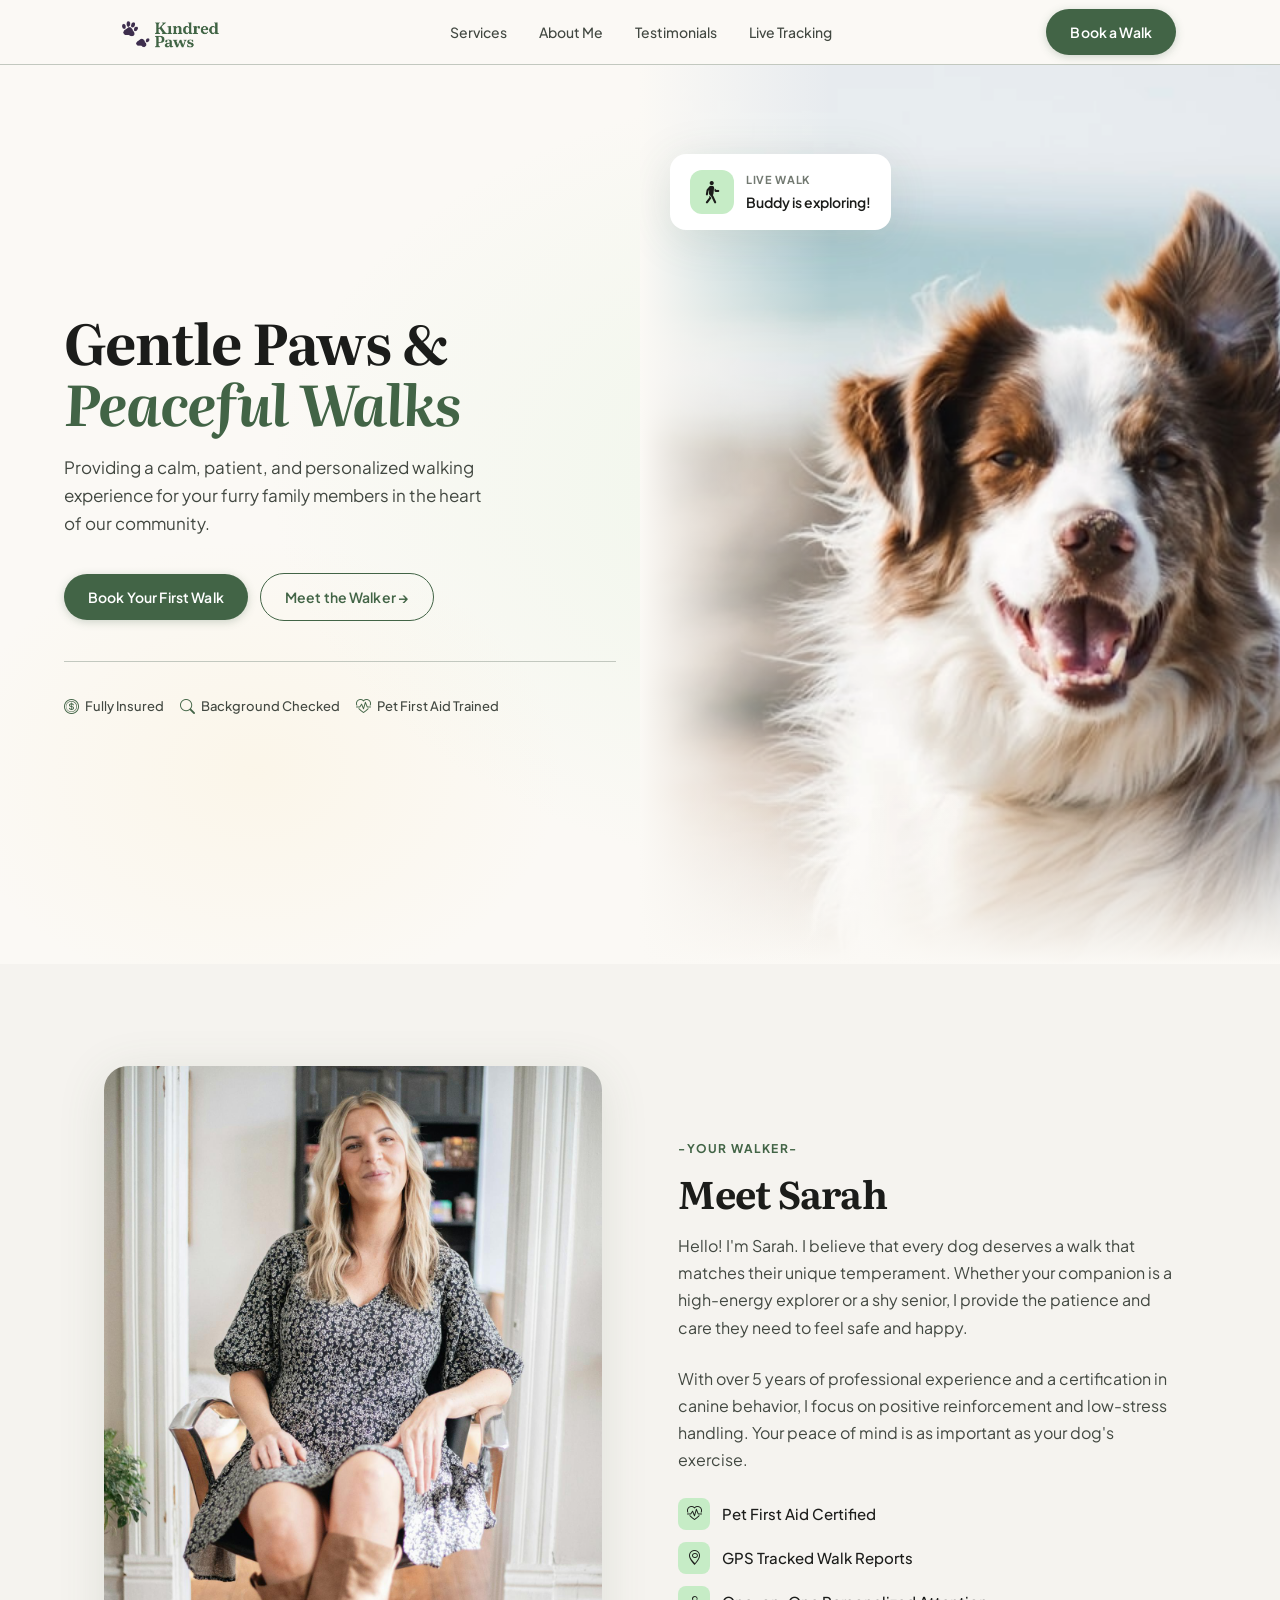
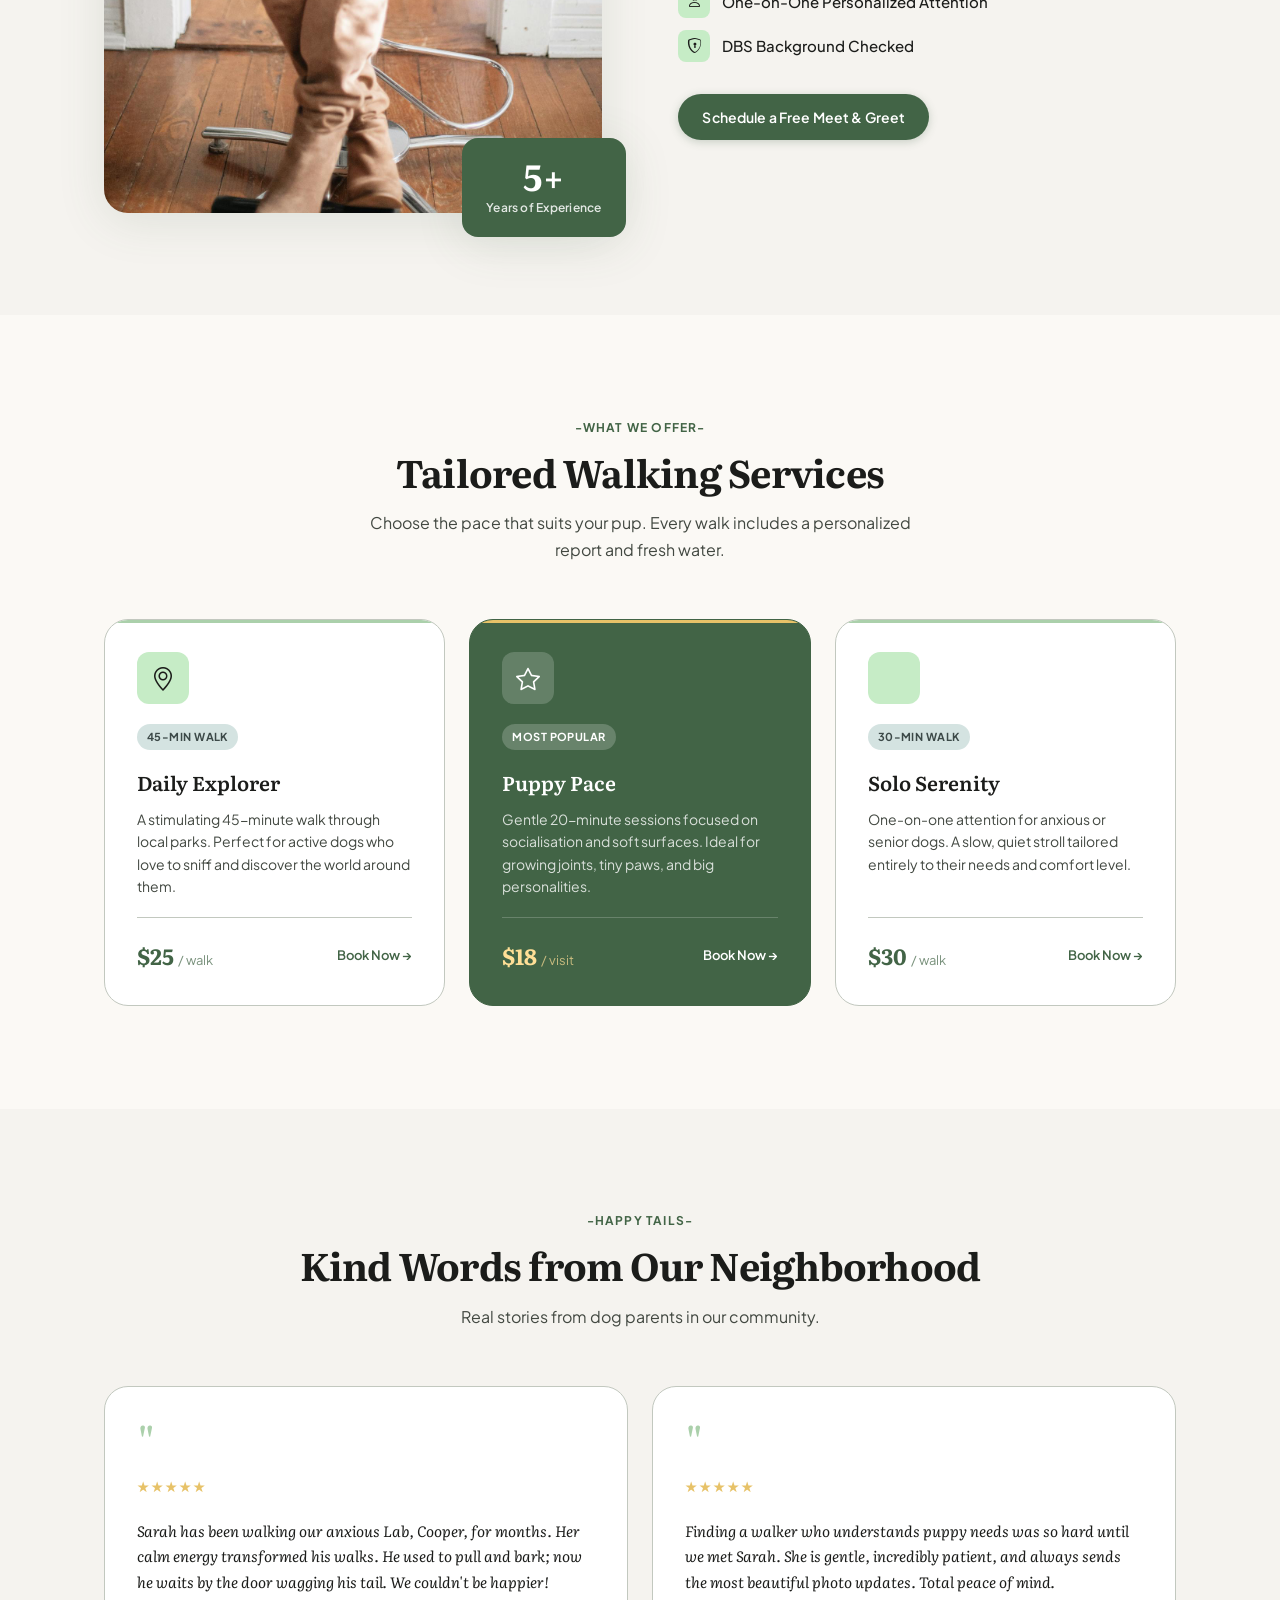
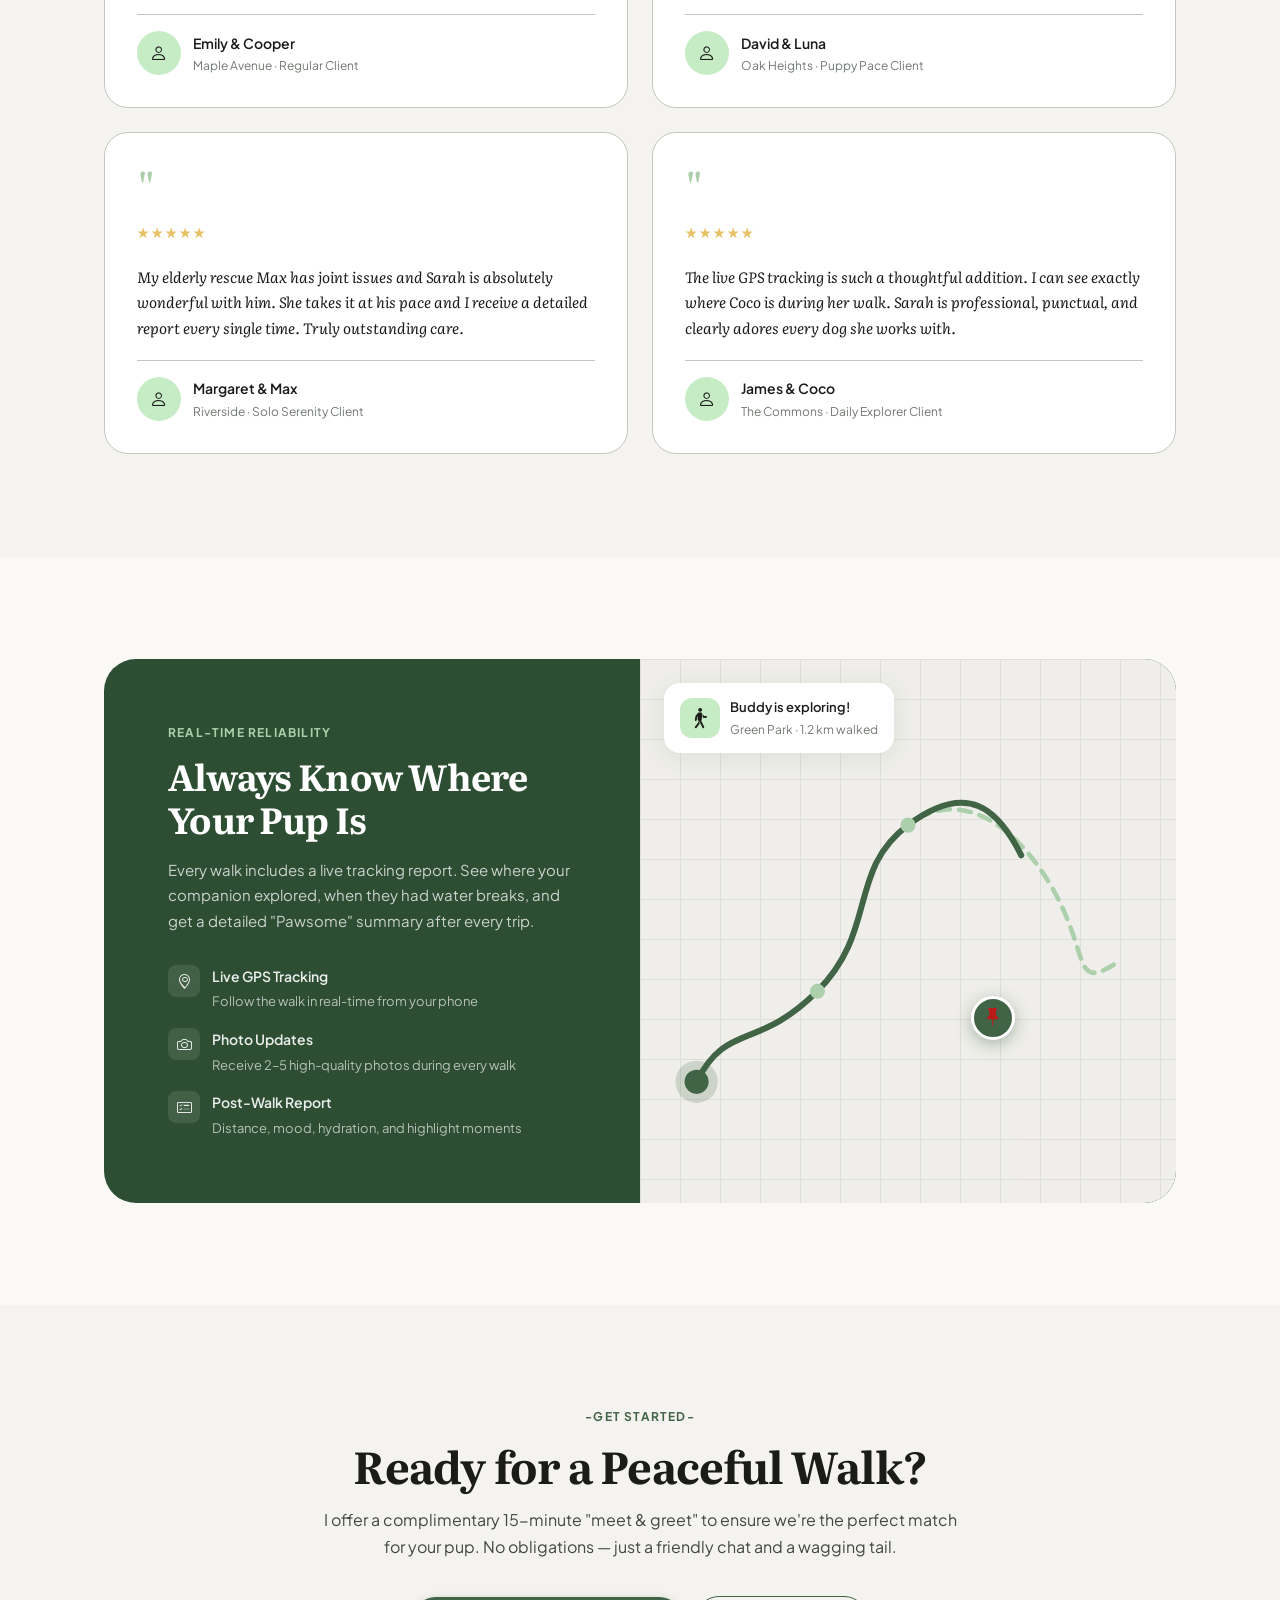
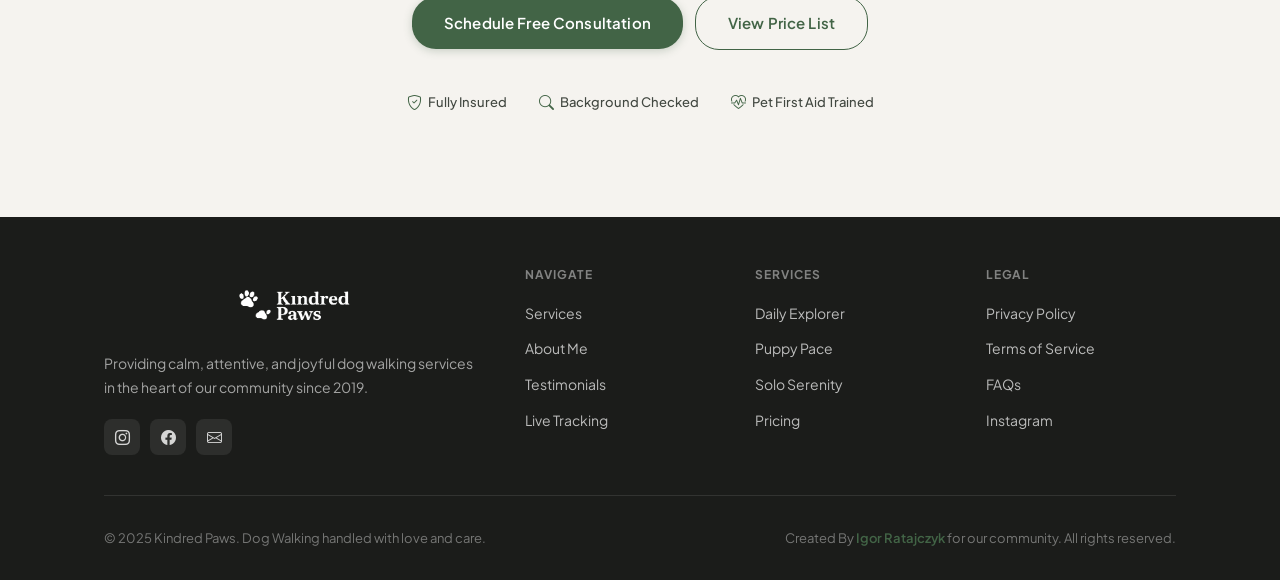
==== app/index.html @ cfdaf47a "app restructure" ====
<!doctype html>
<html lang="en">
	<head>
		<meta charset="UTF-8" />
		<meta name="viewport" content="width=device-width, initial-scale=1.0" />
		<title>Kindred Paws – Gentle Dog Walking</title>
		<link rel="preconnect" href="https://fonts.googleapis.com" />
		<link rel="preconnect" href="https://fonts.gstatic.com" crossorigin />
		<link rel="shortcut icon" href="logo.png" type="image/x-icon" />
		<link
			href="https://fonts.googleapis.com/css2?family=Literata:ital,opsz,wght@0,7..72,400;0,7..72,600;0,7..72,700;1,7..72,400&family=Plus+Jakarta+Sans:wght@400;500;600;700&display=swap"
			rel="stylesheet"
		/>
		<!-- Link to icons framework bootstrap-icons -->
		<link
			rel="stylesheet"
			href="https://cdn.jsdelivr.net/npm/bootstrap-icons@1.13.1/font/bootstrap-icons.min.css"
		/>
		<link rel="stylesheet" href="styles.css" />
	</head>
	<body>
		<!-- ─── NAV ─── -->
		<nav class="nav" id="nav">
			<div class="nav-inner">
				<a class="nav-logo" href="#">
					<img
						src="/images/logo.png"
						alt="Kindred Paws logo, a paw print with a heart in the center"
					/>
				</a>
				<ul class="nav-links">
					<li><a href="#services">Services</a></li>
					<li><a href="#walker">About Me</a></li>
					<li><a href="#testimonials">Testimonials</a></li>
					<li><a href="#tracking">Live Tracking</a></li>
				</ul>
				<a href="#cta" class="btn-primary nav-cta">Book a Walk</a>
				<button class="nav-mobile-toggle" aria-label="Menu">☰</button>
			</div>
		</nav>

		<!-- ─── HERO ─── -->
		<section class="hero" id="hero">
			<div class="hero-bg-blob"></div>

			<div class="hero-content">
				<h1 class="hero-headline anim-fade-up anim-delay-1">
					Gentle Paws &<br />
					<em>Peaceful Walks</em>
				</h1>
				<p class="hero-subtext anim-fade-up anim-delay-2">
					Providing a calm, patient, and personalized walking experience for your
					furry family members in the heart of our community.
				</p>
				<div class="hero-ctas anim-fade-up anim-delay-3">
					<a href="#cta" class="btn-primary">Book Your First Walk</a>
					<a href="#walker" class="btn-outline">Meet the Walker →</a>
				</div>
				<div class="hero-trust anim-fade-up anim-delay-4">
					<div class="hero-trust-item">
						<span class="hero-trust-icon">
							<i class="bi bi-coin"></i>
						</span>
						Fully Insured
					</div>
					<div class="hero-trust-item">
						<span class="hero-trust-icon">
							<i class="bi bi-search"></i>
						</span>
						Background Checked
					</div>
					<div class="hero-trust-item">
						<span class="hero-trust-icon">
							<i class="bi bi-heart-pulse"></i>
						</span>
						Pet First Aid Trained
					</div>
				</div>
			</div>

			<div class="hero-image-wrap">
				<img
					src="/images/hero.png"
					alt="Happy golden retriever walking on a sunny path"
				/>
				<div class="hero-image-overlay"></div>
				<div class="hero-float-card">
					<div class="float-card-icon">
						<i class="bi bi-person-walking"></i>
					</div>
					<div class="float-card-text">
						<div class="label">Live Walk</div>
						<div class="value">Buddy is exploring!</div>
					</div>
				</div>
			</div>
		</section>

		<!-- ─── MEET THE WALKER ─── -->
		<section class="walker-section" id="walker">
			<div class="container">
				<div class="walker-grid">
					<div class="walker-img-wrap">
						<div class="walker-img-frame">
							<img src="/images/sara.jpg" alt="Sarah, professional dog walker" />
						</div>
						<div class="walker-stat-card">
							<div class="stat-num">5+</div>
							<div class="stat-label">Years of Experience</div>
						</div>
					</div>

					<div>
						<div class="section-label">-Your Walker-</div>
						<h2 class="section-title">Meet Sarah</h2>
						<p class="walker-intro">
							Hello! I'm Sarah. I believe that every dog deserves a walk that matches
							their unique temperament. Whether your companion is a high-energy
							explorer or a shy senior, I provide the patience and care they need to
							feel safe and happy.
						</p>
						<p class="walker-intro">
							With over 5 years of professional experience and a certification in
							canine behavior, I focus on positive reinforcement and low-stress
							handling. Your peace of mind is as important as your dog's exercise.
						</p>
						<ul class="cred-list">
							<li>
								<div class="cred-icon"><i class="bi bi-heart-pulse"></i></div>
								Pet First Aid Certified
							</li>
							<li>
								<div class="cred-icon"><i class="bi bi-geo-alt"></i></div>
								GPS Tracked Walk Reports
							</li>
							<li>
								<div class="cred-icon"><i class="bi bi-person"></i></div>
								One-on-One Personalized Attention
							</li>
							<li>
								<div class="cred-icon"><i class="bi bi-shield-lock"></i></div>
								DBS Background Checked
							</li>
						</ul>
						<a href="#cta" class="btn-primary">Schedule a Free Meet &amp; Greet</a>
					</div>
				</div>
			</div>
		</section>

		<!-- ─── SERVICES ─── -->
		<section class="services-section" id="services">
			<div class="container">
				<div class="section-header center">
					<div class="section-label">-What We Offer-</div>
					<h2 class="section-title">Tailored Walking Services</h2>
					<p class="section-subtitle">
						Choose the pace that suits your pup. Every walk includes a personalized
						report and fresh water.
					</p>
				</div>

				<div class="services-grid">
					<!-- Card 1 -->
					<div class="service-card">
						<div class="service-icon"><i class="bi bi-geo-alt"></i></div>
						<span class="service-tag">45-min walk</span>
						<div class="service-name">Daily Explorer</div>
						<p class="service-desc">
							A stimulating 45-minute walk through local parks. Perfect for active dogs
							who love to sniff and discover the world around them.
						</p>
						<div class="service-footer">
							<div class="service-price">$25 <span>/ walk</span></div>
							<a href="#cta" class="btn-book">Book Now →</a>
						</div>
					</div>

					<!-- Card 2 — Featured -->
					<div class="service-card featured">
						<div class="service-icon"><i class="bi bi-star"></i></div>
						<span class="service-tag">Most Popular</span>
						<div class="service-name">Puppy Pace</div>
						<p class="service-desc">
							Gentle 20-minute sessions focused on socialisation and soft surfaces.
							Ideal for growing joints, tiny paws, and big personalities.
						</p>
						<div class="service-footer">
							<div class="service-price">$18 <span>/ visit</span></div>
							<a href="#cta" class="btn-book">Book Now →</a>
						</div>
					</div>

					<!-- Card 3 -->
					<div class="service-card">
						<div class="service-icon"><i class="bi bi-leaf"></i></div>
						<span class="service-tag">30-min walk</span>
						<div class="service-name">Solo Serenity</div>
						<p class="service-desc">
							One-on-one attention for anxious or senior dogs. A slow, quiet stroll
							tailored entirely to their needs and comfort level.
						</p>
						<div class="service-footer">
							<div class="service-price">$30 <span>/ walk</span></div>
							<a href="#cta" class="btn-book">Book Now →</a>
						</div>
					</div>
				</div>
			</div>
		</section>

		<!-- ─── TESTIMONIALS ─── -->
		<section class="testimonials-section" id="testimonials">
			<div class="container">
				<div class="section-header center">
					<div class="section-label">-Happy Tails-</div>
					<h2 class="section-title">Kind Words from Our Neighborhood</h2>
					<p class="section-subtitle">
						Real stories from dog parents in our community.
					</p>
				</div>

				<div class="testimonials-grid">
					<div class="testimonial-card">
						<div class="quote-mark">"</div>
						<div class="quote-stars">★★★★★</div>
						<p class="quote-text">
							Sarah has been walking our anxious Lab, Cooper, for months. Her calm
							energy transformed his walks. He used to pull and bark; now he waits by
							the door wagging his tail. We couldn't be happier!
						</p>
						<div class="reviewer">
							<div class="reviewer-avatar">
								<i class="bi bi-person"></i>
							</div>
							<div>
								<div class="reviewer-name">Emily &amp; Cooper</div>
								<div class="reviewer-sub">Maple Avenue · Regular Client</div>
							</div>
						</div>
					</div>

					<div class="testimonial-card">
						<div class="quote-mark">"</div>
						<div class="quote-stars">★★★★★</div>
						<p class="quote-text">
							Finding a walker who understands puppy needs was so hard until we met
							Sarah. She is gentle, incredibly patient, and always sends the most
							beautiful photo updates. Total peace of mind.
						</p>
						<div class="reviewer">
							<div class="reviewer-avatar"><i class="bi bi-person"></i></div>
							<div>
								<div class="reviewer-name">David &amp; Luna</div>
								<div class="reviewer-sub">Oak Heights · Puppy Pace Client</div>
							</div>
						</div>
					</div>

					<div class="testimonial-card">
						<div class="quote-mark">"</div>
						<div class="quote-stars">★★★★★</div>
						<p class="quote-text">
							My elderly rescue Max has joint issues and Sarah is absolutely wonderful
							with him. She takes it at his pace and I receive a detailed report every
							single time. Truly outstanding care.
						</p>
						<div class="reviewer">
							<div class="reviewer-avatar"><i class="bi bi-person"></i></div>
							<div>
								<div class="reviewer-name">Margaret &amp; Max</div>
								<div class="reviewer-sub">Riverside · Solo Serenity Client</div>
							</div>
						</div>
					</div>

					<div class="testimonial-card">
						<div class="quote-mark">"</div>
						<div class="quote-stars">★★★★★</div>
						<p class="quote-text">
							The live GPS tracking is such a thoughtful addition. I can see exactly
							where Coco is during her walk. Sarah is professional, punctual, and
							clearly adores every dog she works with.
						</p>
						<div class="reviewer">
							<div class="reviewer-avatar"><i class="bi bi-person"></i></div>
							<div>
								<div class="reviewer-name">James &amp; Coco</div>
								<div class="reviewer-sub">The Commons · Daily Explorer Client</div>
							</div>
						</div>
					</div>
				</div>
			</div>
		</section>

		<!-- ─── TRACKING ─── -->
		<section class="tracking-section" id="tracking">
			<div class="container">
				<div class="tracking-inner">
					<div class="tracking-content">
						<div class="tracking-label">Real-Time Reliability</div>
						<h2 class="tracking-title">Always Know Where Your Pup Is</h2>
						<p class="tracking-desc">
							Every walk includes a live tracking report. See where your companion
							explored, when they had water breaks, and get a detailed "Pawsome"
							summary after every trip.
						</p>
						<ul class="tracking-features">
							<li>
								<div class="track-feat-icon"><i class="bi bi-geo-alt"></i></div>
								<div class="track-feat-text">
									<strong>Live GPS Tracking</strong>
									<span>Follow the walk in real-time from your phone</span>
								</div>
							</li>
							<li>
								<div class="track-feat-icon"><i class="bi bi-camera"></i></div>
								<div class="track-feat-text">
									<strong>Photo Updates</strong>
									<span>Receive 2–5 high-quality photos during every walk</span>
								</div>
							</li>
							<li>
								<div class="track-feat-icon"><i class="bi bi-card-checklist"></i></div>
								<div class="track-feat-text">
									<strong>Post-Walk Report</strong>
									<span>Distance, mood, hydration, and highlight moments</span>
								</div>
							</li>
						</ul>
					</div>

					<div class="tracking-visual">
						<div class="map-mock">
							<div class="map-bg"></div>
							<div class="map-path">
								<svg
									viewBox="0 0 400 360"
									fill="none"
									xmlns="http://www.w3.org/2000/svg"
									preserveAspectRatio="xMidYMid slice"
								>
									<!-- Soft dashed path -->
									<path
										d="M60 280 C80 240 100 260 140 220 C180 180 160 140 200 110 C240 80 280 120 300 160 C320 200 310 220 340 200"
										stroke="#abd0ab"
										stroke-width="3"
										stroke-dasharray="8 6"
										stroke-linecap="round"
									/>
									<!-- Solid completed segment -->
									<path
										d="M60 280 C80 240 100 260 140 220 C180 180 160 140 200 110 C240 80 260 100 275 130"
										stroke="#426446"
										stroke-width="4"
										stroke-linecap="round"
									/>
									<!-- Start dot -->
									<circle cx="60" cy="280" r="8" fill="#426446" />
									<circle cx="60" cy="280" r="14" fill="#426446" fill-opacity="0.2" />
									<!-- Waypoints -->
									<circle cx="140" cy="220" r="5" fill="#abd0ab" />
									<circle cx="200" cy="110" r="5" fill="#abd0ab" />
								</svg>
							</div>
							<div class="map-notification">
								<div class="notif-icon"><i class="bi bi-person-walking"></i></div>
								<div>
									<div class="notif-title">Buddy is exploring!</div>
									<div class="notif-sub">Green Park · 1.2 km walked</div>
								</div>
							</div>
							<div class="map-pin">
								<div class="map-pin-inner"><i class="bi bi-pin-fill"></i></div>
							</div>
						</div>
					</div>
				</div>
			</div>
		</section>

		<!-- ─── CTA ─── -->
		<section class="cta-section" id="cta">
			<div class="container">
				<div class="cta-inner">
					<div class="section-label" style="text-align: center">-Get Started-</div>
					<h2 class="cta-title">Ready for a Peaceful Walk?</h2>
					<p class="cta-subtitle">
						I offer a complimentary 15-minute "meet &amp; greet" to ensure we're the
						perfect match for your pup. No obligations — just a friendly chat and a
						wagging tail.
					</p>
					<div class="cta-actions">
						<a
							href="mailto:hello@kindredpaws.com"
							class="btn-primary"
							style="font-size: 15px; padding: 14px 32px"
							>Schedule Free Consultation</a
						>
						<a
							href="#services"
							class="btn-outline"
							style="font-size: 15px; padding: 14px 32px"
							>View Price List</a
						>
					</div>
					<div class="trust-bar">
						<div class="trust-item">
							<span class="trust-item-icon"><i class="bi bi-shield-check"></i></span>
							Fully Insured
						</div>
						<div class="trust-item">
							<span class="trust-item-icon"><i class="bi bi-search"></i></span>
							Background Checked
						</div>
						<div class="trust-item">
							<span class="trust-item-icon"><i class="bi bi-heart-pulse"></i></span>
							Pet First Aid Trained
						</div>
					</div>
				</div>
			</div>
		</section>

		<!-- ─── FOOTER ─── -->
		<footer class="footer">
			<div class="container">
				<div class="footer-inner">
					<div>
						<div class="footer-brand-name">
							<img
								src="/images/logo.png"
								alt="Kindred Paws logo, a paw print with a heart in the center"
							/>
						</div>
						<p class="footer-brand-desc">
							Providing calm, attentive, and joyful dog walking services in the heart
							of our community since 2019.
						</p>
						<div class="footer-social">
							<div class="social-btn" title="Instagram">
								<i class="bi bi-instagram"></i>
							</div>
							<div class="social-btn" title="Facebook">
								<i class="bi bi-facebook"></i>
							</div>
							<div class="social-btn" title="Email">
								<i class="bi bi-envelope"></i>
							</div>
						</div>
					</div>

					<div>
						<div class="footer-col-title">Navigate</div>
						<ul class="footer-links">
							<li><a href="#services">Services</a></li>
							<li><a href="#walker">About Me</a></li>
							<li><a href="#testimonials">Testimonials</a></li>
							<li><a href="#tracking">Live Tracking</a></li>
						</ul>
					</div>

					<div>
						<div class="footer-col-title">Services</div>
						<ul class="footer-links">
							<li><a href="#services">Daily Explorer</a></li>
							<li><a href="#services">Puppy Pace</a></li>
							<li><a href="#services">Solo Serenity</a></li>
							<li><a href="#cta">Pricing</a></li>
						</ul>
					</div>

					<div>
						<div class="footer-col-title">Legal</div>
						<ul class="footer-links">
							<li><a href="#">Privacy Policy</a></li>
							<li><a href="#">Terms of Service</a></li>
							<li><a href="#">FAQs</a></li>
							<li><a href="#">Instagram</a></li>
						</ul>
					</div>
				</div>

				<div class="footer-bottom">
					<span class="footer-copy"
						>© 2025 Kindred Paws. Dog Walking handled with love and care.</span
					>
					<span class="footer-copy"
						>Created By
						<a
							href="https://my-profile-32.netlify.app"
							target="_blank"
							class="footer-copy"
							style="font-weight: 600; color: #426446"
						>
							Igor Ratajczyk</a
						>
						for our community. All rights reserved.
					</span>
				</div>
			</div>
		</footer>

		<script src="script.js"></script>
	</body>
</html>
---- app/styles.css ----
/* ─── DESIGN TOKENS ─── */
:root {
	--surface: #fbf9f5;
	--surface-dim: #dbdad6;
	--surface-low: #f5f3ef;
	--surface-container: #efeeea;
	--surface-high: #eae8e4;
	--surface-highest: #e4e2de;
	--on-surface: #1b1c1a;
	--on-surface-variant: #424841;
	--outline: #727971;
	--outline-variant: #c2c8bf;
	--primary: #426446;
	--primary-dark: #2d4e32;
	--primary-container: #5a7d5d;
	--on-primary: #ffffff;
	--primary-fixed: #c6ecc6;
	--primary-fixed-dim: #abd0ab;
	--secondary: #536160;
	--secondary-container: #d4e3e1;
	--on-secondary-container: #3c4948;
	--tertiary: #735802;
	--tertiary-container: #8e711f;
	--tertiary-fixed: #ffdf96;
	--tertiary-fixed-dim: #e7c268;
	--on-tertiary-fixed: #251a00;
	--error: #ba1a1a;
	--background: #fbf9f5;
	--shadow-primary: rgba(66, 100, 70, 0.1);
	--shadow-sm: 0 2px 12px var(--shadow-primary);
	--shadow-md: 0 4px 24px var(--shadow-primary);
	--shadow-lg: 0 8px 48px rgba(66, 100, 70, 0.13);

	--font-display: 'Literata', Georgia, serif;
	--font-body: 'Plus Jakarta Sans', system-ui, sans-serif;

	--radius-sm: 4px;
	--radius: 8px;
	--radius-md: 12px;
	--radius-lg: 16px;
	--radius-xl: 24px;
	--radius-full: 9999px;

	--max-width: 1120px;
	--gutter: 24px;
}

/* ─── RESET & BASE ─── */
*,
*::before,
*::after {
	box-sizing: border-box;
	margin: 0;
	padding: 0;
}
html {
	font-size: 16px;
	scroll-behavior: smooth;
}
body {
	font-family: var(--font-body);
	background: var(--background);
	color: var(--on-surface);
	line-height: 1.6;
	-webkit-font-smoothing: antialiased;
}
img {
	display: block;
	max-width: 100%;
}
a {
	color: inherit;
	text-decoration: none;
}

/* ─── UTILITY ─── */
.container {
	width: 100%;
	max-width: var(--max-width);
	margin-inline: auto;
	padding-inline: var(--gutter);
}
.chip {
	display: inline-flex;
	align-items: center;
	gap: 4px;
	padding: 4px 12px;
	border-radius: var(--radius-full);
	background: var(--secondary-container);
	color: var(--on-secondary-container);
	font-size: 12px;
	font-weight: 700;
	letter-spacing: 0.04em;
	text-transform: uppercase;
}
.badge-pill {
	display: inline-flex;
	align-items: center;
	gap: 6px;
	padding: 6px 14px;
	border-radius: var(--radius-full);
	background: var(--primary-fixed);
	color: var(--primary-dark);
	font-size: 13px;
	font-weight: 600;
	letter-spacing: 0.02em;
}

/* ─── ANIMATIONS ─── */
@keyframes fadeUp {
	from {
		opacity: 0;
		transform: translateY(24px);
	}
	to {
		opacity: 1;
		transform: translateY(0);
	}
}
@keyframes fadeIn {
	from {
		opacity: 0;
	}
	to {
		opacity: 1;
	}
}
@keyframes floatBadge {
	0%,
	100% {
		transform: translateY(0);
	}
	50% {
		transform: translateY(-6px);
	}
}
.anim-fade-up {
	animation: fadeUp 0.7s cubic-bezier(0.22, 1, 0.36, 1) both;
}
.anim-delay-1 {
	animation-delay: 0.1s;
}
.anim-delay-2 {
	animation-delay: 0.2s;
}
.anim-delay-3 {
	animation-delay: 0.35s;
}
.anim-delay-4 {
	animation-delay: 0.5s;
}

/* ─── NAV ─── */
.nav {
	position: fixed;
	top: 0;
	left: 0;
	right: 0;
	z-index: 100;
	background: rgba(251, 249, 245, 0.88);
	backdrop-filter: blur(16px);
	border-bottom: 1px solid var(--outline-variant);
	transition: box-shadow 0.3s;
}
.nav.scrolled {
	box-shadow: var(--shadow-sm);
}
.nav-inner {
	display: flex;
	align-items: center;
	justify-content: space-between;
	height: 64px;
	max-width: var(--max-width);
	margin-inline: auto;
	padding-inline: var(--gutter);
}
.nav-logo {
	font-family: var(--font-display);
	font-size: 20px;
	font-weight: 700;
	color: var(--primary);
	display: flex;
	align-items: center;
	gap: 8px;
}
.nav-logo img {
	width: 132px;
	height: auto;
}
.footer-brand-name img {
	width: 150px;
	height: auto;
	filter: invert(100%) sepia(100%) grayscale(100%) brightness(150%);
}
.nav-logo-paw {
	font-size: 22px;
}
.nav-links {
	display: flex;
	align-items: center;
	gap: 32px;
	list-style: none;
}
.nav-links a {
	font-size: 14px;
	font-weight: 500;
	color: var(--on-surface-variant);
	transition: color 0.2s;
}
.nav-links a:hover {
	color: var(--primary);
}
.btn-primary {
	display: inline-flex;
	align-items: center;
	justify-content: center;
	padding: 12px 24px;
	background: var(--primary);
	color: var(--on-primary);
	font-family: var(--font-body);
	font-size: 14px;
	font-weight: 600;
	border-radius: var(--radius-xl);
	border: none;
	cursor: pointer;
	transition:
		background 0.2s,
		transform 0.15s,
		box-shadow 0.2s;
	box-shadow: 0 2px 8px rgba(66, 100, 70, 0.25);
	letter-spacing: 0.01em;
}
.btn-primary:hover {
	background: var(--primary-dark);
	transform: translateY(-1px);
	box-shadow: 0 4px 16px rgba(66, 100, 70, 0.3);
}
.btn-outline {
	display: inline-flex;
	align-items: center;
	justify-content: center;
	gap: 6px;
	padding: 12px 24px;
	background: transparent;
	color: var(--primary);
	font-family: var(--font-body);
	font-size: 14px;
	font-weight: 600;
	border-radius: var(--radius-xl);
	border: 1.5px solid var(--primary);
	cursor: pointer;
	transition:
		background 0.2s,
		transform 0.15s;
	letter-spacing: 0.01em;
}
.btn-outline:hover {
	background: var(--primary-fixed);
	transform: translateY(-1px);
}
.nav-mobile-toggle {
	display: none;
}

/* ─── HERO ─── */
.hero {
	min-height: 100vh;
	padding-top: 64px;
	display: grid;
	grid-template-columns: 1fr 1fr;
	align-items: center;
	gap: 0;
	overflow: hidden;
	position: relative;
}
.hero-bg-blob {
	position: absolute;
	inset: 0;
	z-index: 0;
	background:
		radial-gradient(
			ellipse 70% 60% at 70% 50%,
			rgba(198, 236, 198, 0.25) 0%,
			transparent 70%
		),
		radial-gradient(
			ellipse 40% 40% at 20% 80%,
			rgba(255, 223, 150, 0.12) 0%,
			transparent 60%
		);
	pointer-events: none;
}
.hero-content {
	position: relative;
	z-index: 1;
	padding: clamp(48px, 8vw, 100px) var(--gutter) clamp(48px, 8vw, 100px)
		clamp(24px, 5vw, 80px);
}
.hero-eyebrow {
	margin-bottom: 20px;
}
.hero-headline {
	font-family: var(--font-display);
	font-size: clamp(36px, 5vw, 56px);
	font-weight: 700;
	line-height: 1.1;
	letter-spacing: -0.02em;
	color: var(--on-surface);
	margin-bottom: 20px;
}
.hero-headline em {
	font-style: italic;
	color: var(--primary);
}
.hero-subtext {
	font-size: 17px;
	color: var(--on-surface-variant);
	line-height: 1.65;
	max-width: 420px;
	margin-bottom: 36px;
}
.hero-ctas {
	display: flex;
	align-items: center;
	gap: 12px;
	flex-wrap: wrap;
}
.hero-trust {
	display: flex;
	align-items: center;
	gap: 16px;
	margin-top: 40px;
	padding-top: 32px;
	border-top: 1px solid var(--outline-variant);
}
.hero-trust-item {
	display: flex;
	align-items: center;
	gap: 6px;
	font-size: 13px;
	font-weight: 500;
	color: var(--on-surface-variant);
}
.hero-trust-icon {
	color: var(--primary);
	font-size: 15px;
}
.hero-image-wrap {
	position: relative;
	z-index: 1;
	height: 100vh;
	min-height: 600px;
	overflow: hidden;
}
.hero-image-wrap img {
	width: 100%;
	height: 100%;
	object-fit: cover;
	object-position: center top;
}
.hero-image-overlay {
	position: absolute;
	inset: 0;
	background:
		linear-gradient(to right, var(--surface) 0%, transparent 30%),
		linear-gradient(to top, var(--surface) 0%, transparent 20%);
}
.hero-float-card {
	position: absolute;
	top: 10%;
	left: 30px;
	background: white;
	border-radius: var(--radius-lg);
	padding: 16px 20px;
	box-shadow: var(--shadow-lg);
	display: flex;
	align-items: center;
	gap: 12px;
	animation: floatBadge 4s ease-in-out infinite;
	z-index: 20;
	min-width: 200px;
}
.bi-pin-fill {
	font-size: 18px;
	color: var(--error);
}
.bi-heart-fill {
	color: var(--error);
}
.float-card-icon {
	width: 44px;
	height: 44px;
	border-radius: var(--radius-md);
	background: var(--primary-fixed);
	display: flex;
	align-items: center;
	justify-content: center;
	font-size: 22px;
	flex-shrink: 0;
}
.float-card-text .label {
	font-size: 11px;
	font-weight: 700;
	color: var(--outline);
	text-transform: uppercase;
	letter-spacing: 0.06em;
}
.float-card-text .value {
	font-size: 14px;
	font-weight: 600;
	color: var(--on-surface);
	margin-top: 2px;
}

/* ─── SECTION SHARED ─── */
section {
	position: relative;
}
.section-label {
	font-size: 12px;
	font-weight: 700;
	letter-spacing: 0.1em;
	text-transform: uppercase;
	color: var(--primary);
	margin-bottom: 12px;
}
.section-title {
	font-family: var(--font-display);
	font-size: clamp(26px, 3.5vw, 38px);
	font-weight: 700;
	line-height: 1.2;
	letter-spacing: -0.02em;
	color: var(--on-surface);
	margin-bottom: 16px;
}
.section-subtitle {
	font-size: 16px;
	color: var(--on-surface-variant);
	line-height: 1.65;
	max-width: 560px;
}
.section-header {
	margin-bottom: 56px;
}
.section-header.center {
	text-align: center;
}
.section-header.center .section-subtitle {
	margin-inline: auto;
}

/* ─── DIVIDER WAVE ─── */
.wave-divider {
	overflow: hidden;
	line-height: 0;
	margin-bottom: -1px;
}
.wave-divider svg {
	display: block;
	width: 100%;
}

/* ─── MEET THE WALKER ─── */
.walker-section {
	padding: clamp(64px, 8vw, 112px) 0;
	background: var(--surface-low);
}
.walker-grid {
	display: grid;
	grid-template-columns: 1fr 1fr;
	gap: clamp(40px, 6vw, 80px);
	align-items: center;
}
.walker-img-wrap {
	position: relative;
}
.walker-img-frame {
	border-radius: var(--radius-xl);
	overflow: hidden;
	background: var(--surface-container);
	box-shadow: var(--shadow-lg);
}
.walker-img-frame img {
	width: 100%;
	height: 100%;
	object-fit: cover;
}
.walker-stat-card {
	position: absolute;
	bottom: -24px;
	right: -24px;
	background: var(--primary);
	color: white;
	border-radius: var(--radius-lg);
	padding: 20px 24px;
	box-shadow: var(--shadow-lg);
	text-align: center;
	min-width: 130px;
}
.walker-stat-card .stat-num {
	font-family: var(--font-display);
	font-size: 36px;
	font-weight: 700;
	line-height: 1;
}
.walker-stat-card .stat-label {
	font-size: 12px;
	font-weight: 600;
	opacity: 0.85;
	margin-top: 4px;
	letter-spacing: 0.02em;
}
.walker-intro {
	font-size: 16px;
	color: var(--on-surface-variant);
	line-height: 1.7;
	margin-bottom: 24px;
}
.cred-list {
	list-style: none;
	display: flex;
	flex-direction: column;
	gap: 12px;
	margin-bottom: 32px;
}
.cred-list li {
	display: flex;
	align-items: center;
	gap: 12px;
	font-size: 15px;
	font-weight: 500;
	color: var(--on-surface);
}
.cred-icon {
	width: 32px;
	height: 32px;
	border-radius: var(--radius);
	background: var(--primary-fixed);
	display: flex;
	align-items: center;
	justify-content: center;
	font-size: 15px;
	flex-shrink: 0;
}

/* ─── SERVICES ─── */
.services-section {
	padding: clamp(64px, 8vw, 112px) 0;
	background: var(--surface);
}
.services-grid {
	display: grid;
	grid-template-columns: repeat(3, 1fr);
	gap: 24px;
}
.service-card {
	background: white;
	border: 1px solid var(--outline-variant);
	border-radius: var(--radius-xl);
	padding: 32px;
	display: flex;
	flex-direction: column;
	transition:
		transform 0.25s,
		box-shadow 0.25s,
		border-color 0.25s;
	cursor: pointer;
	position: relative;
	overflow: hidden;
}
.service-card::before {
	content: '';
	position: absolute;
	top: 0;
	left: 0;
	right: 0;
	height: 3px;
	background: var(--primary-fixed-dim);
	transition: background 0.25s;
}
.service-card:hover {
	transform: translateY(-4px);
	box-shadow: var(--shadow-lg);
	border-color: var(--primary-fixed-dim);
}
.service-card:hover::before {
	background: var(--primary);
}
.service-card.featured {
	background: var(--primary);
	color: white;
	border-color: var(--primary);
}
.service-card.featured::before {
	background: var(--tertiary-fixed-dim);
}
.service-icon {
	width: 52px;
	height: 52px;
	border-radius: var(--radius-md);
	background: var(--primary-fixed);
	display: flex;
	align-items: center;
	justify-content: center;
	font-size: 24px;
	margin-bottom: 20px;
	flex-shrink: 0;
}
.service-card.featured .service-icon {
	background: rgba(255, 255, 255, 0.18);
}
.service-name {
	font-family: var(--font-display);
	font-size: 20px;
	font-weight: 600;
	margin-bottom: 10px;
	color: var(--on-surface);
}
.service-card.featured .service-name {
	color: white;
}
.service-desc {
	font-size: 14px;
	color: var(--on-surface-variant);
	line-height: 1.6;
	flex: 1;
	margin-bottom: 20px;
}
.service-card.featured .service-desc {
	color: rgba(255, 255, 255, 0.8);
}
.service-footer {
	display: flex;
	align-items: center;
	justify-content: space-between;
	padding-top: 20px;
	border-top: 1px solid var(--outline-variant);
}
.service-card.featured .service-footer {
	border-top-color: rgba(255, 255, 255, 0.2);
}
.service-price {
	font-family: var(--font-display);
	font-size: 22px;
	font-weight: 700;
	color: var(--primary);
}
.service-card.featured .service-price {
	color: var(--tertiary-fixed);
}
.service-price span {
	font-size: 13px;
	font-weight: 400;
	opacity: 0.7;
	font-family: var(--font-body);
}
.btn-book {
	font-size: 13px;
	font-weight: 600;
	color: var(--primary);
	display: flex;
	align-items: center;
	gap: 4px;
	transition: gap 0.2s;
}
.service-card:hover .btn-book {
	gap: 8px;
}
.service-card.featured .btn-book {
	color: white;
}
.service-tag {
	display: inline-flex;
	align-items: center;
	padding: 4px 10px;
	border-radius: var(--radius-full);
	background: var(--secondary-container);
	color: var(--on-secondary-container);
	font-size: 11px;
	font-weight: 700;
	letter-spacing: 0.04em;
	text-transform: uppercase;
	margin-bottom: 16px;
	width: fit-content;
}
.service-card.featured .service-tag {
	background: rgba(255, 255, 255, 0.2);
	color: white;
}

/* ─── TESTIMONIALS ─── */
.testimonials-section {
	padding: clamp(64px, 8vw, 112px) 0;
	background: var(--surface-low);
	overflow: hidden;
}
.testimonials-grid {
	display: grid;
	grid-template-columns: repeat(2, 1fr);
	gap: 24px;
}
.testimonial-card {
	background: white;
	border: 1px solid var(--outline-variant);
	border-radius: var(--radius-xl);
	padding: 32px;
	display: flex;
	flex-direction: column;
	gap: 20px;
	transition:
		transform 0.25s,
		box-shadow 0.25s;
}
.testimonial-card:hover {
	transform: translateY(-3px);
	box-shadow: var(--shadow-md);
}
.testimonial-card:nth-child(odd) {
	transform: translateY(12px);
}
.testimonial-card:nth-child(odd):hover {
	transform: translateY(8px);
}
.quote-mark {
	font-family: var(--font-display);
	font-size: 48px;
	line-height: 1;
	color: var(--primary-fixed-dim);
	margin-bottom: -12px;
}
.quote-text {
	font-size: 15px;
	color: var(--on-surface);
	line-height: 1.7;
	font-style: italic;
	font-family: var(--font-display);
}
.quote-stars {
	color: var(--tertiary-fixed-dim);
	font-size: 14px;
	letter-spacing: 2px;
}
.reviewer {
	display: flex;
	align-items: center;
	gap: 12px;
	padding-top: 16px;
	border-top: 1px solid var(--outline-variant);
}
.reviewer-avatar {
	width: 44px;
	height: 44px;
	border-radius: var(--radius-full);
	background: var(--primary-fixed);
	display: flex;
	align-items: center;
	justify-content: center;
	font-size: 18px;
	flex-shrink: 0;
}
.reviewer-name {
	font-size: 14px;
	font-weight: 600;
	color: var(--on-surface);
}
.reviewer-sub {
	font-size: 12px;
	color: var(--outline);
	margin-top: 2px;
}

/* ─── TRACKING SECTION ─── */
.tracking-section {
	padding: clamp(64px, 8vw, 112px) 0;
	background: var(--surface);
}
.tracking-inner {
	background: var(--primary-dark);
	border-radius: clamp(16px, 3vw, 32px);
	overflow: hidden;
	display: grid;
	grid-template-columns: 1fr 1fr;
	min-height: 480px;
}
.tracking-content {
	padding: clamp(40px, 5vw, 64px);
	display: flex;
	flex-direction: column;
	justify-content: center;
	color: white;
}
.tracking-label {
	font-size: 12px;
	font-weight: 700;
	letter-spacing: 0.1em;
	text-transform: uppercase;
	color: var(--primary-fixed-dim);
	margin-bottom: 12px;
}
.tracking-title {
	font-family: var(--font-display);
	font-size: clamp(26px, 3vw, 36px);
	font-weight: 700;
	line-height: 1.2;
	letter-spacing: -0.02em;
	margin-bottom: 16px;
}
.tracking-desc {
	font-size: 15px;
	line-height: 1.7;
	color: rgba(255, 255, 255, 0.75);
	margin-bottom: 32px;
}
.tracking-features {
	list-style: none;
	display: flex;
	flex-direction: column;
	gap: 16px;
}
.tracking-features li {
	display: flex;
	align-items: flex-start;
	gap: 12px;
	font-size: 14px;
	color: rgba(255, 255, 255, 0.9);
}
.track-feat-icon {
	width: 32px;
	height: 32px;
	border-radius: var(--radius);
	background: rgba(255, 255, 255, 0.1);
	display: flex;
	align-items: center;
	justify-content: center;
	font-size: 15px;
	flex-shrink: 0;
}
.track-feat-text strong {
	display: block;
	font-weight: 600;
	margin-bottom: 2px;
}
.track-feat-text span {
	font-size: 13px;
	color: rgba(255, 255, 255, 0.65);
}

.tracking-visual {
	background: var(--surface-container);
	position: relative;
	display: flex;
	align-items: center;
	justify-content: center;
}
.map-mock {
	width: 100%;
	height: 100%;
	position: relative;
	overflow: hidden;
}
.map-bg {
	position: absolute;
	inset: 0;
	background:
		linear-gradient(var(--outline-variant) 1px, transparent 1px),
		linear-gradient(90deg, var(--outline-variant) 1px, transparent 1px);
	background-size: 40px 40px;
	opacity: 0.4;
}
.map-path {
	position: absolute;
	inset: 0;
	display: flex;
	align-items: center;
	justify-content: center;
}
.map-path svg {
	width: 100%;
	height: 100%;
}
.map-notification {
	position: absolute;
	top: 24px;
	left: 24px;
	background: white;
	border-radius: var(--radius-lg);
	padding: 14px 16px;
	box-shadow: var(--shadow-md);
	display: flex;
	align-items: center;
	gap: 10px;
	min-width: 220px;
	animation: floatBadge 3.5s ease-in-out infinite;
}
.notif-icon {
	width: 40px;
	height: 40px;
	border-radius: var(--radius-md);
	background: var(--primary-fixed);
	display: flex;
	align-items: center;
	justify-content: center;
	font-size: 20px;
	flex-shrink: 0;
}
.notif-title {
	font-size: 13px;
	font-weight: 600;
	color: var(--on-surface);
}
.notif-sub {
	font-size: 12px;
	color: var(--outline);
	margin-top: 2px;
}
.map-pin {
	position: absolute;
	bottom: 30%;
	right: 30%;
	animation: floatBadge 4s ease-in-out 0.5s infinite;
}
.map-pin-inner {
	width: 44px;
	height: 44px;
	border-radius: var(--radius-full);
	background: var(--primary);
	display: flex;
	align-items: center;
	justify-content: center;
	font-size: 22px;
	box-shadow: 0 4px 16px rgba(66, 100, 70, 0.4);
	border: 3px solid white;
}

/* ─── CTA SECTION ─── */
.cta-section {
	padding: clamp(64px, 8vw, 112px) 0;
	background: var(--surface-low);
	text-align: center;
}
.cta-inner {
	max-width: 640px;
	margin-inline: auto;
}
.cta-title {
	font-family: var(--font-display);
	font-size: clamp(30px, 4vw, 44px);
	font-weight: 700;
	line-height: 1.2;
	letter-spacing: -0.02em;
	margin-bottom: 16px;
}
.cta-subtitle {
	font-size: 16px;
	color: var(--on-surface-variant);
	line-height: 1.65;
	margin-bottom: 36px;
}
.cta-actions {
	display: flex;
	justify-content: center;
	align-items: center;
	gap: 12px;
	flex-wrap: wrap;
	margin-bottom: 40px;
}
.trust-bar {
	display: flex;
	justify-content: center;
	align-items: center;
	gap: 32px;
	flex-wrap: wrap;
}
.trust-item {
	display: flex;
	align-items: center;
	gap: 6px;
	font-size: 13px;
	font-weight: 500;
	color: var(--on-surface-variant);
}
.trust-item-icon {
	color: var(--primary);
	font-size: 15px;
}

/* ─── FOOTER ─── */
.footer {
	background: var(--on-surface);
	color: rgba(255, 255, 255, 0.8);
	padding: 48px 0 32px;
}
.footer-inner {
	display: grid;
	grid-template-columns: 2fr 1fr 1fr 1fr;
	gap: 40px;
	padding-bottom: 40px;
	border-bottom: 1px solid rgba(255, 255, 255, 0.1);
	margin-bottom: 32px;
}
.footer-brand-name {
	font-family: var(--font-display);
	font-size: 20px;
	font-weight: 700;
	color: white;
	margin-bottom: 12px;
	display: flex;
	align-items: center;
	gap: 8px;
	justify-content: center;
}
.footer-brand-desc {
	font-size: 14px;
	line-height: 1.65;
	color: rgba(255, 255, 255, 0.6);
	margin-bottom: 20px;
}
.footer-social {
	display: flex;
	gap: 10px;
}
.social-btn {
	width: 36px;
	height: 36px;
	border-radius: var(--radius);
	background: rgba(255, 255, 255, 0.08);
	display: flex;
	align-items: center;
	justify-content: center;
	font-size: 15px;
	transition: background 0.2s;
	cursor: pointer;
}
.social-btn:hover {
	background: var(--primary);
}
.footer-col-title {
	font-size: 12px;
	font-weight: 700;
	letter-spacing: 0.08em;
	text-transform: uppercase;
	color: rgba(255, 255, 255, 0.45);
	margin-bottom: 16px;
}
.footer-links {
	list-style: none;
	display: flex;
	flex-direction: column;
	gap: 10px;
}
.footer-links a {
	font-size: 14px;
	color: rgba(255, 255, 255, 0.7);
	transition: color 0.2s;
}
.footer-links a:hover {
	color: white;
}
.footer-bottom {
	display: flex;
	align-items: center;
	justify-content: space-between;
	flex-wrap: wrap;
	gap: 8px;
}
.footer-copy {
	font-size: 13px;
	color: rgba(255, 255, 255, 0.4);
}

/* ─── RESPONSIVE ─── */
@media (max-width: 1024px) {
	.services-grid {
		grid-template-columns: 1fr 1fr;
	}
	.footer-inner {
		grid-template-columns: 1fr 1fr;
	}
}
@media (max-width: 768px) {
	.nav-links,
	.nav-cta {
		display: none;
	}
	.nav.mobile-open .nav-inner {
		flex-wrap: wrap;
		height: auto;
		padding-bottom: 16px;
	}
	.nav.mobile-open .nav-links {
		display: flex !important;
		flex-direction: column;
		width: 100%;
		gap: 0;
		order: 3;
		border-top: 1px solid var(--outline-variant);
		padding-top: 8px;
	}
	.nav.mobile-open .nav-links li {
		list-style: none;
	}
	.nav.mobile-open .nav-links a {
		display: block;
		padding: 12px 4px;
		font-size: 15px;
	}
	.nav.mobile-open .nav-links li:last-child a {
		border-bottom: none;
	}
	.nav.mobile-open .nav-cta {
		display: flex !important;
		width: 100%;
		order: 4;
		margin-top: 12px;
		justify-content: center;
	}
	.nav-mobile-toggle {
		display: flex;
		align-items: center;
		justify-content: center;
		width: 40px;
		height: 40px;
		border-radius: var(--radius);
		background: var(--surface-container);
		border: none;
		cursor: pointer;
		font-size: 18px;
		color: var(--on-surface);
	}
	.hero {
		grid-template-columns: 1fr;
		min-height: auto;
		padding-top: 64px;
	}
	.hero-image-wrap {
		height: 55vw;
		min-height: 320px;
		order: -1;
	}
	.hero-image-overlay {
		background: linear-gradient(
			to bottom,
			var(--surface) 0%,
			transparent 20%,
			transparent 60%,
			var(--surface) 100%
		);
	}
	.hero-float-card {
		display: none;
	}
	.hero-content {
		padding: 32px 24px 48px;
	}
	.hero-subtext {
		max-width: 100%;
	}
	.hero-trust {
		flex-wrap: wrap;
		gap: 12px;
		justify-content: center;
	}
	.walker-grid {
		grid-template-columns: 1fr;
	}
	.walker-stat-card {
		right: 16px;
		bottom: -20px;
	}
	.services-grid {
		grid-template-columns: 1fr;
	}
	.testimonials-grid {
		grid-template-columns: 1fr;
	}
	.testimonial-card:nth-child(odd) {
		transform: none;
	}
	.testimonial-card:nth-child(odd):hover {
		transform: translateY(-3px);
	}
	.tracking-inner {
		grid-template-columns: 1fr;
	}
	.tracking-visual {
		min-height: 300px;
	}
	.trust-bar {
		gap: 16px;
	}
	.footer-inner {
		grid-template-columns: 1fr;
		gap: 24px;
	}
	.footer-bottom {
		flex-direction: column;
		align-items: flex-start;
	}
	.btn-primary,
	.btn-outline {
		justify-content: center;
		width: 100%;
	}
}
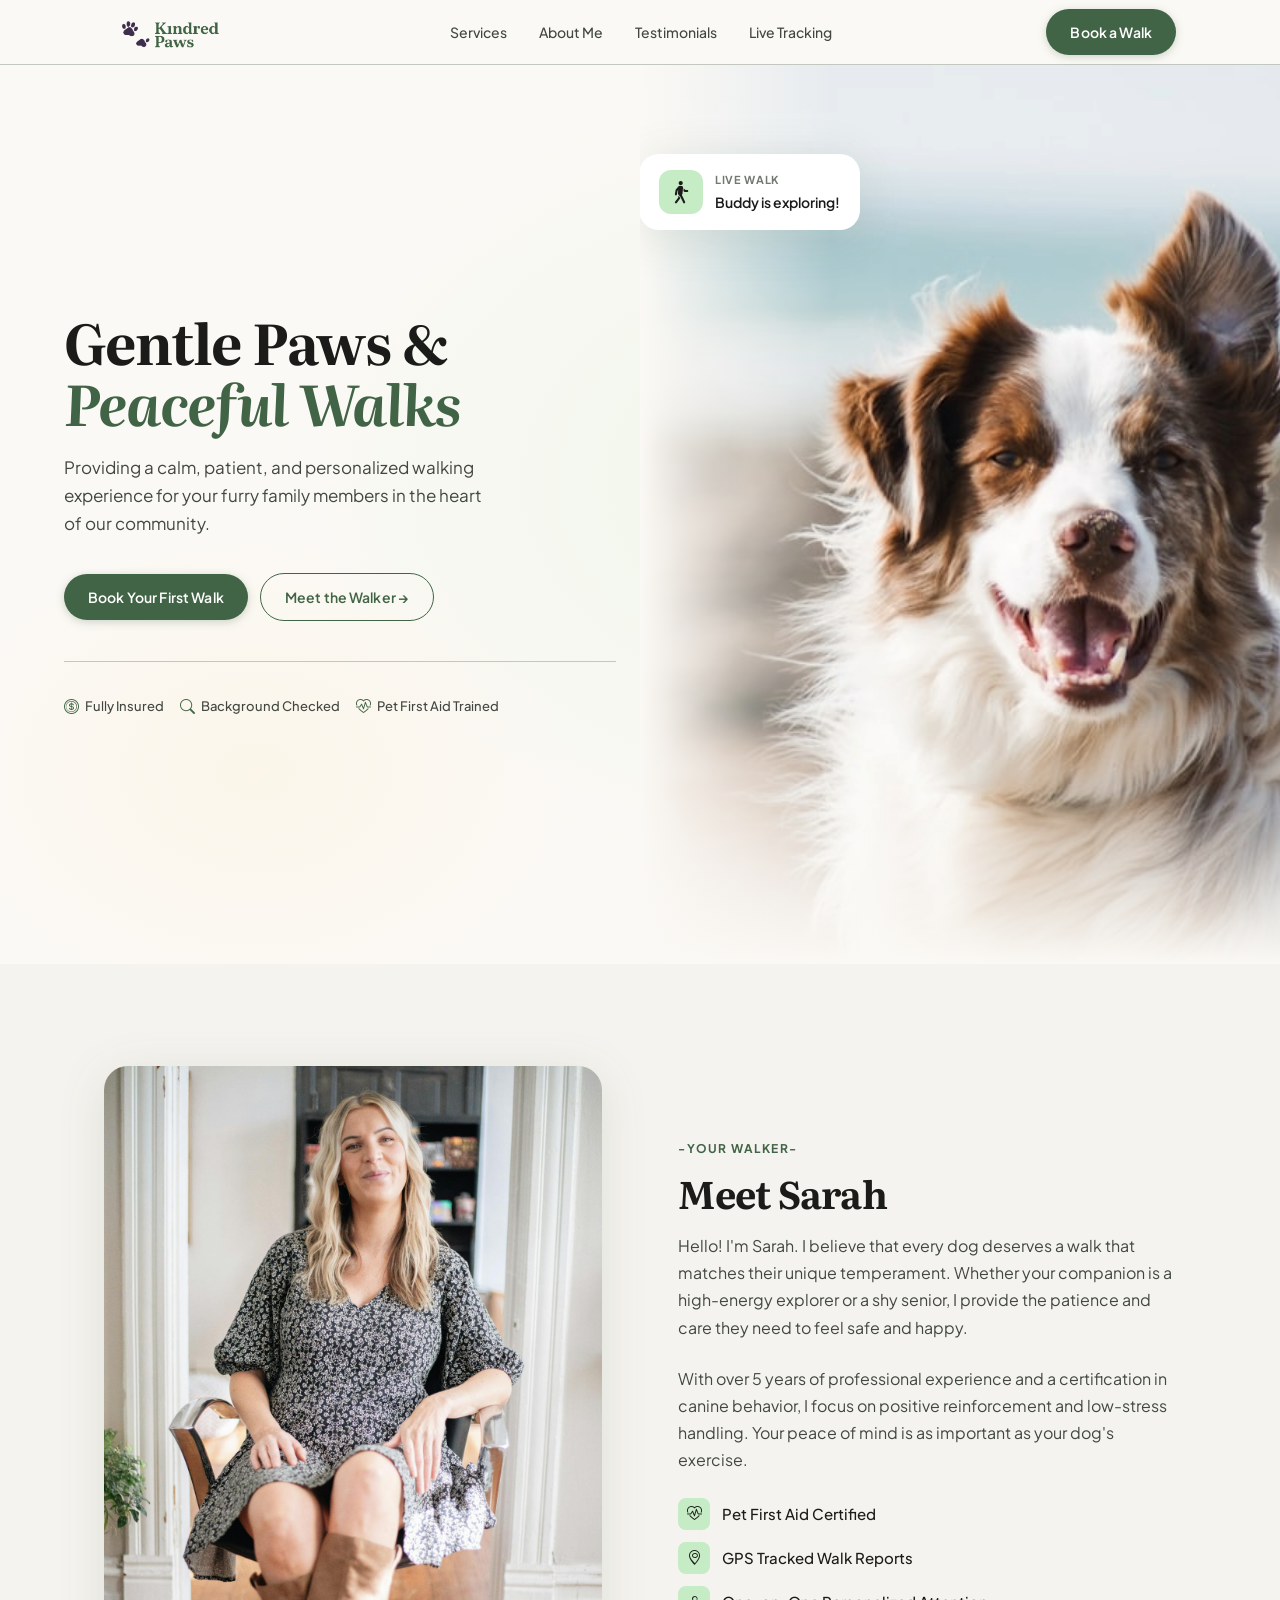
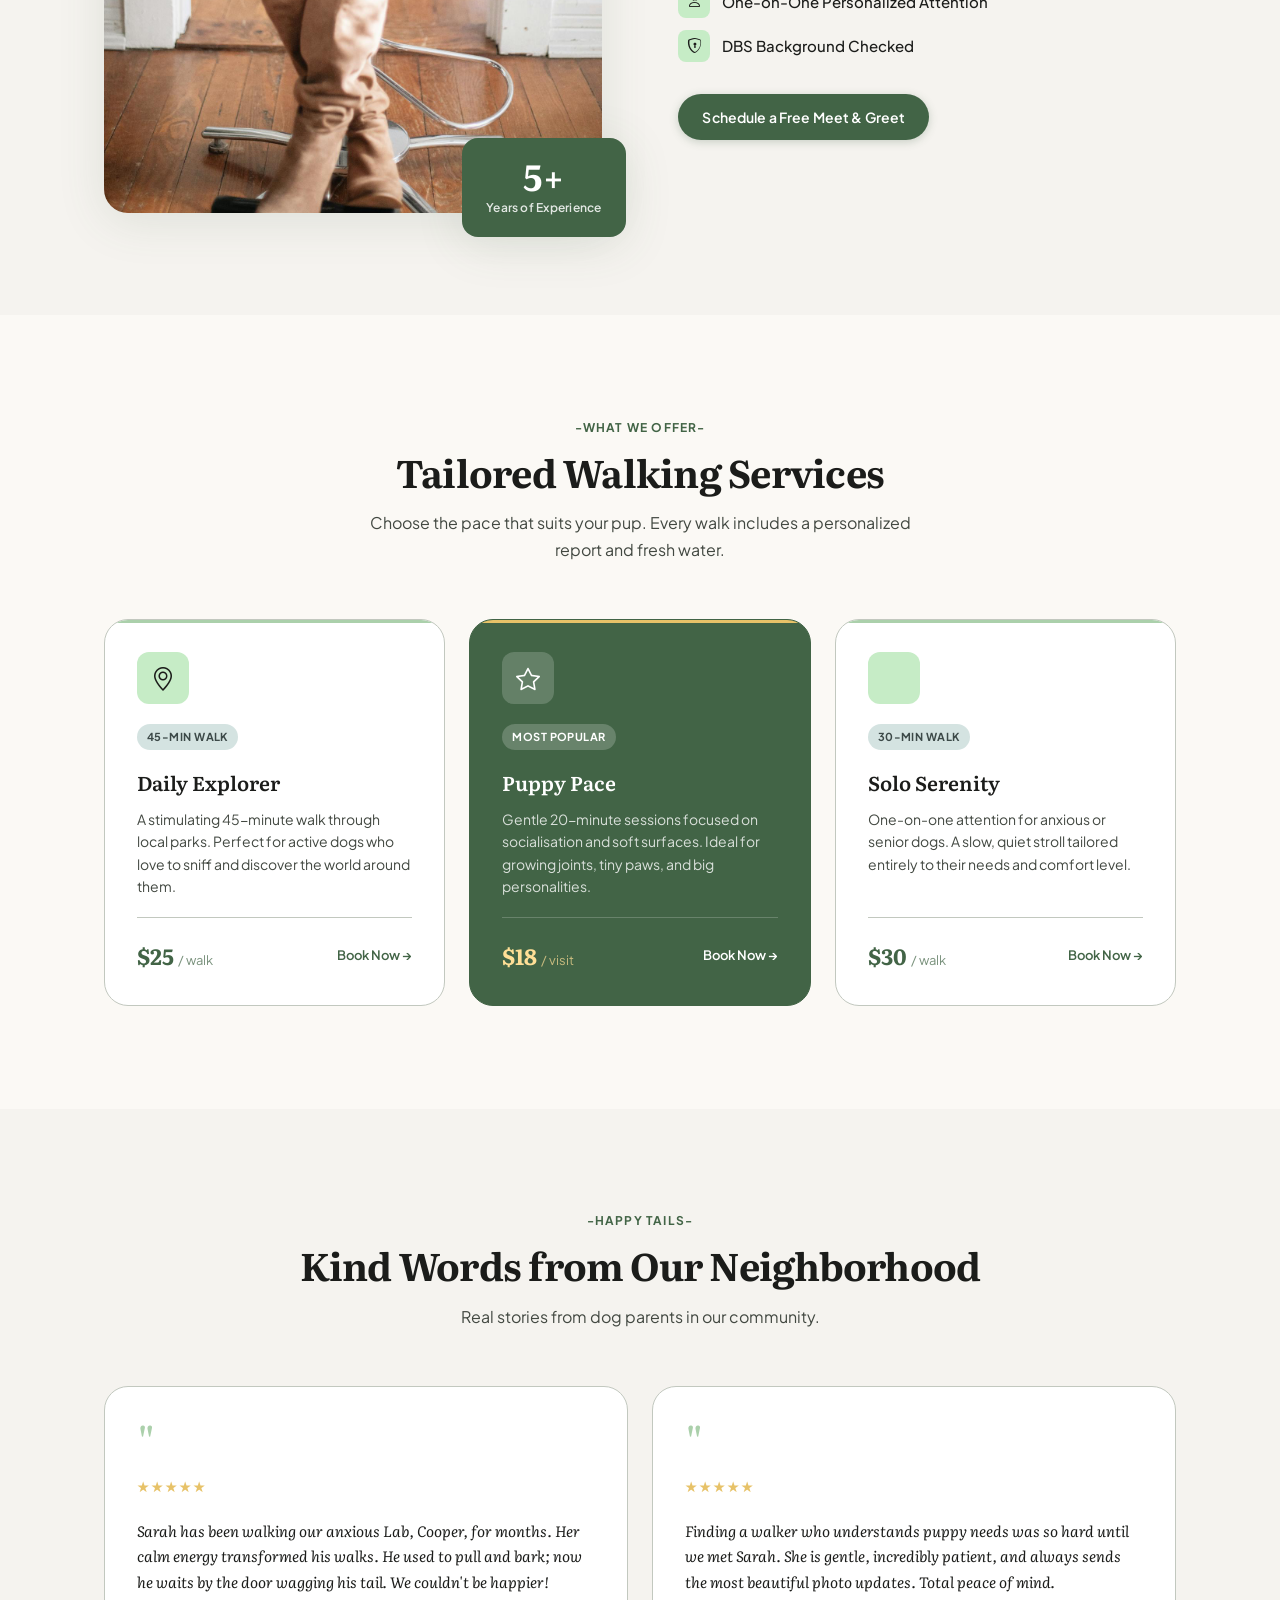
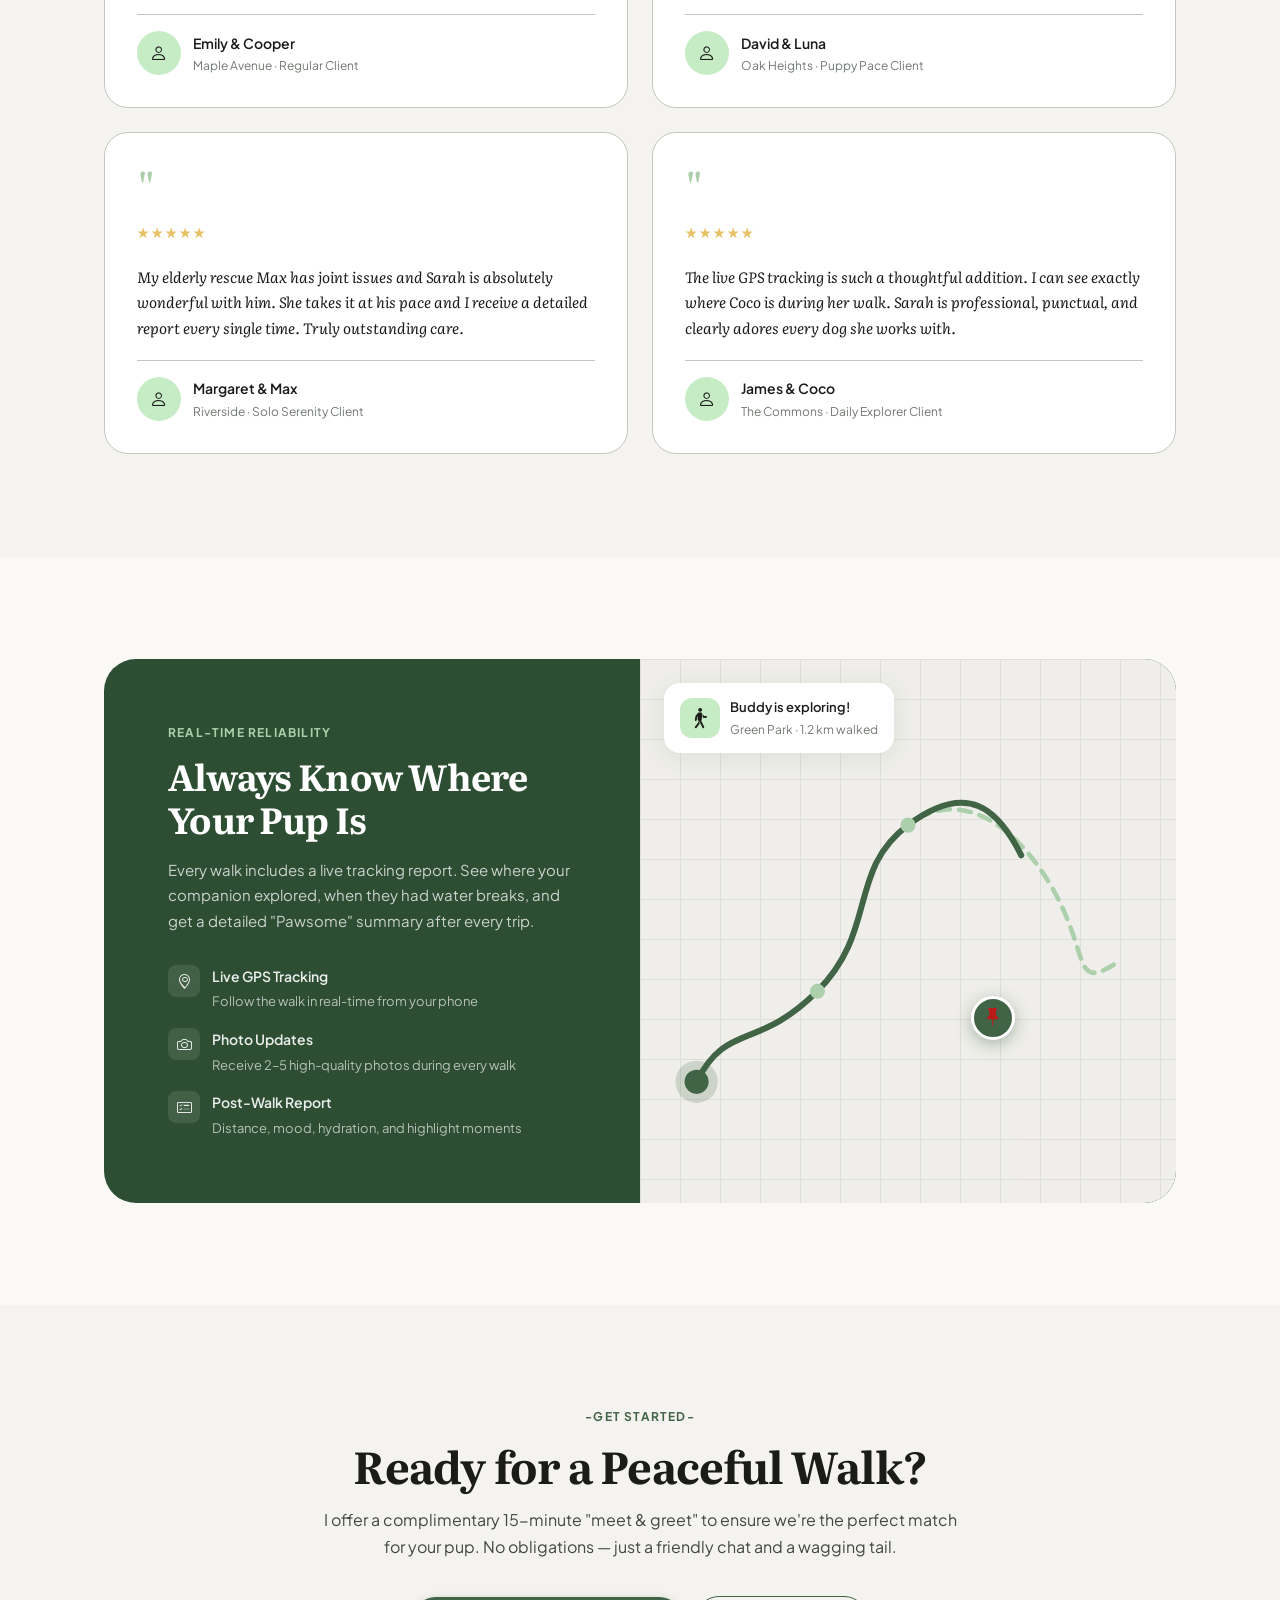
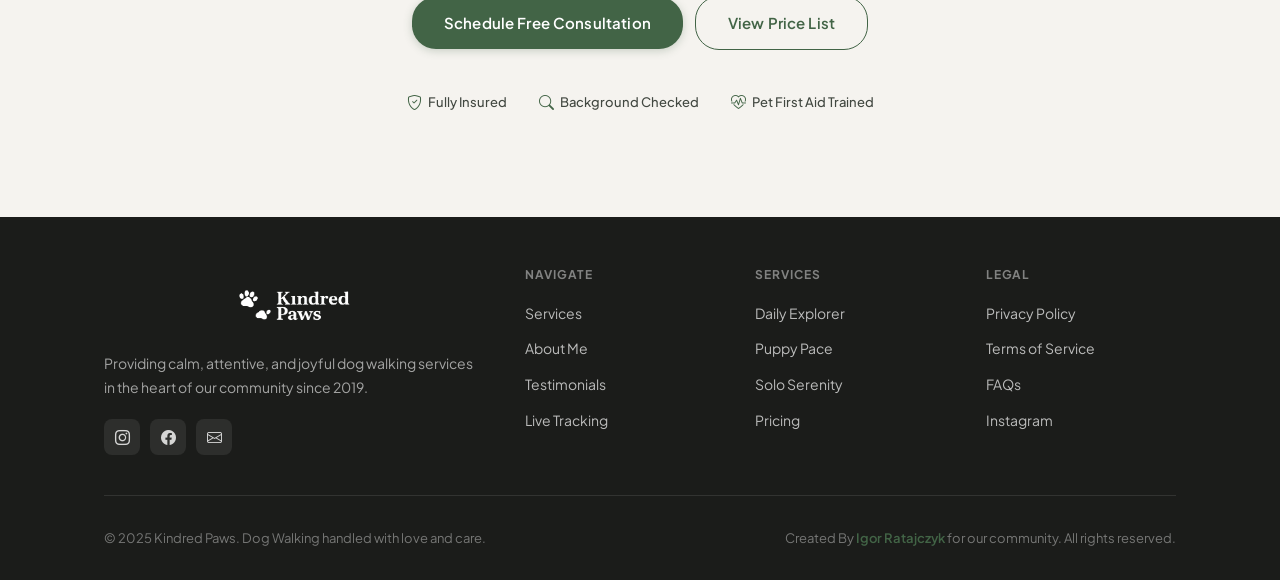
==== commit 23d3ec7e: "update image paths and adjust hero card styles" ====
--- a/app/index.html
+++ b/app/index.html
@@ -24,7 +24,7 @@
 			<div class="nav-inner">
 				<a class="nav-logo" href="#">
 					<img
-						src="/images/logo.png"
+						src="/app/images/logo.png"
 						alt="Kindred Paws logo, a paw print with a heart in the center"
 					/>
 				</a>
@@ -80,7 +80,7 @@
 
 			<div class="hero-image-wrap">
 				<img
-					src="/images/hero.png"
+					src="/app/images/hero.png"
 					alt="Happy golden retriever walking on a sunny path"
 				/>
 				<div class="hero-image-overlay"></div>
@@ -102,7 +102,7 @@
 				<div class="walker-grid">
 					<div class="walker-img-wrap">
 						<div class="walker-img-frame">
-							<img src="/images/sara.jpg" alt="Sarah, professional dog walker" />
+							<img src="/app/images/sara.jpg" alt="Sarah, professional dog walker" />
 						</div>
 						<div class="walker-stat-card">
 							<div class="stat-num">5+</div>
--- a/app/styles.css
+++ b/app/styles.css
@@ -368,9 +368,14 @@
 .hero-float-card {
 	position: absolute;
 	top: 10%;
-	left: 30px;
+	left: -1px;
 	background: white;
-	border-radius: var(--radius-lg);
+	/* border-radius: var(--radius-lg); */
+	border-radius: 20px;
+	corner-bottom-right-shape: squircle;
+	corner-top-right-shape: squircle;
+	corner-bottom-left-shape: square;
+	corner-top-left-shape: square;
 	padding: 16px 20px;
 	box-shadow: var(--shadow-lg);
 	display: flex;
